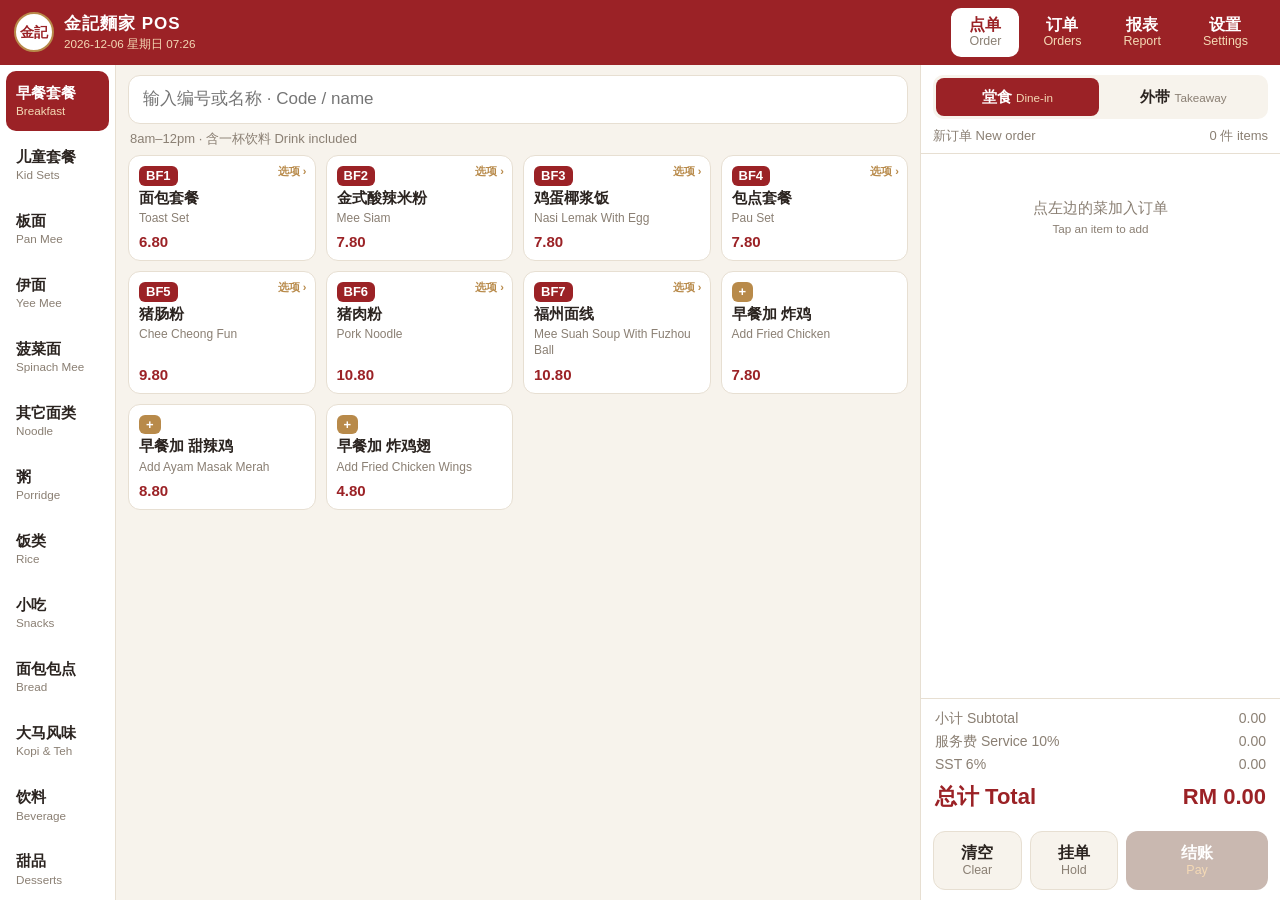
==== index.html @ d1346db7 "Kim Kee offline POS: first version Menu from the 2026 menu and breakfast set PDFs, order taking with" ====
<!doctype html>
<html lang="zh">
<head>
<meta charset="utf-8">
<meta name="viewport" content="width=device-width, initial-scale=1, maximum-scale=1, user-scalable=no, viewport-fit=cover">
<meta name="apple-mobile-web-app-capable" content="yes">
<meta name="mobile-web-app-capable" content="yes">
<meta name="apple-mobile-web-app-status-bar-style" content="default">
<meta name="apple-mobile-web-app-title" content="金記 POS">
<meta name="theme-color" content="#9b2226">
<link rel="manifest" href="manifest.json">
<link rel="apple-touch-icon" href="icon-512.png">
<link rel="icon" href="icon-192.png">
<title>金記 POS</title>
<link rel="stylesheet" href="styles.css">
</head>
<body>
<div id="app">
  <header class="topbar">
    <div class="brand">
      <span class="logo">金記</span>
      <div><b>金記麵家 POS</b><small id="clock"></small></div>
    </div>
    <nav class="tabs" id="tabs">
      <button data-view="order" class="active">点单<small>Order</small></button>
      <button data-view="orders">订单<small>Orders</small><span class="badge hidden" id="openBadge"></span></button>
      <button data-view="report">报表<small>Report</small></button>
      <button data-view="settings">设置<small>Settings</small></button>
    </nav>
  </header>

  <main>
    <section id="view-order" class="view active">
      <div class="cat-list" id="catList"></div>
      <div class="menu-main">
        <form class="search" id="searchForm" autocomplete="off">
          <input id="search" type="text" enterkeyhint="go" placeholder="输入编号或名称 · Code / name" autocomplete="off" autocorrect="off" autocapitalize="characters" spellcheck="false">
          <button type="button" id="searchClear" class="hidden" aria-label="Clear">×</button>
        </form>
        <div class="cat-note" id="catNote"></div>
        <div class="item-grid" id="itemGrid"></div>
      </div>
      <aside class="cart">
        <div class="cart-head">
          <div class="seg" id="modeSeg">
            <button data-mode="dine">堂食 <small>Dine-in</small></button>
            <button data-mode="take">外带 <small>Takeaway</small></button>
          </div>
          <div class="cart-meta" id="cartMeta"></div>
        </div>
        <div class="cart-lines" id="cartLines"></div>
        <div class="cart-totals" id="cartTotals"></div>
        <div class="cart-actions">
          <button class="btn ghost" id="btnClear">清空<small>Clear</small></button>
          <button class="btn ghost" id="btnHold">挂单<small>Hold</small></button>
          <button class="btn primary" id="btnPay">结账<small>Pay</small></button>
        </div>
      </aside>
    </section>

    <section id="view-orders" class="view">
      <div class="page">
        <div class="page-head">
          <h2>订单 <small>Orders</small></h2>
          <input type="date" id="ordersDate">
          <div class="seg small" id="ordersFilter">
            <button data-f="all" class="active">全部 All</button>
            <button data-f="open">未付 Unpaid</button>
            <button data-f="paid">已付 Paid</button>
            <button data-f="void">作废 Void</button>
          </div>
        </div>
        <div id="ordersList" class="order-list"></div>
      </div>
    </section>

    <section id="view-report" class="view">
      <div class="page">
        <div class="page-head">
          <h2>日结报表 <small>Daily Report</small></h2>
          <input type="date" id="reportDate">
          <div class="spacer"></div>
          <button class="btn ghost" id="btnPrintReport">打印 Print</button>
          <button class="btn ghost" id="btnExportCsv">导出 CSV</button>
        </div>
        <div id="reportBody"></div>
      </div>
    </section>

    <section id="view-settings" class="view">
      <div class="page" id="settingsBody"></div>
    </section>
  </main>
</div>

<div id="modal" class="modal hidden"><div class="sheet" id="sheet"></div></div>
<div id="toast" class="toast"></div>
<div id="printArea"></div>
<input type="file" id="restoreFile" accept="application/json,.json" hidden>

<script src="menu.js"></script>
<script src="app.js"></script>
</body>
</html>
---- styles.css ----
:root {
  --red: #9b2226;
  --red-dark: #7a1a1d;
  --red-soft: #f6e3e1;
  --gold: #b88a4a;
  --gold-soft: #f3ead9;
  --bg: #f7f3ec;
  --panel: #ffffff;
  --line: #e7dfd2;
  --text: #2b2420;
  --muted: #8a7f73;
  --green: #2f7d4f;
  --radius: 12px;
  --cart-w: 360px;
  --cat-w: 116px;
}

* { box-sizing: border-box; -webkit-tap-highlight-color: transparent; }
html, body { height: 100%; margin: 0; }
body {
  background: var(--bg);
  color: var(--text);
  font: 15px/1.35 -apple-system, "PingFang SC", "Hiragino Sans GB", "Helvetica Neue", Arial, sans-serif;
  -webkit-user-select: none; user-select: none;
  touch-action: manipulation;
  overflow: hidden;
}
input, textarea, select { -webkit-user-select: text; user-select: text; font: inherit; color: inherit; }
button { font: inherit; color: inherit; cursor: pointer; border: 0; background: none; padding: 0; }
small { font-size: 0.78em; color: var(--muted); font-weight: 400; }
.hidden { display: none !important; }

#app { height: 100vh; height: 100dvh; display: flex; flex-direction: column;
  padding: env(safe-area-inset-top) env(safe-area-inset-right) 0 env(safe-area-inset-left); }

/* Top bar */
.topbar { display: flex; align-items: center; gap: 16px; padding: 8px 14px; background: var(--red); color: #fff; flex: none; }
.brand { display: flex; align-items: center; gap: 10px; }
.brand b { display: block; font-size: 17px; letter-spacing: 1px; }
.brand small { color: #f4d9b5; display: block; }
.logo { width: 40px; height: 40px; border-radius: 50%; background: #fff; color: var(--red); display: grid; place-items: center;
  font-weight: 700; font-size: 14px; border: 2px solid var(--gold); }
.tabs { margin-left: auto; display: flex; gap: 6px; }
.tabs button { position: relative; padding: 8px 18px; border-radius: 10px; color: #fff; font-size: 16px; font-weight: 600; display: flex; flex-direction: column; align-items: center; line-height: 1.15; }
.tabs button small { color: #f4d9b5; }
.tabs button.active { background: #fff; color: var(--red); }
.tabs button.active small { color: var(--muted); }
.badge { position: absolute; top: 2px; right: 4px; background: var(--gold); color: #fff; border-radius: 10px; font-size: 12px; padding: 0 6px; min-width: 18px; }

main { flex: 1; min-height: 0; }
.view { display: none; height: 100%; }
.view.active { display: grid; }

/* Order view */
#view-order { grid-template-columns: var(--cat-w) 1fr var(--cart-w); }
.cat-list { overflow-y: auto; background: var(--panel); border-right: 1px solid var(--line); padding: 6px; }
.cat-list button { display: block; width: 100%; text-align: left; padding: 12px 10px; border-radius: 10px; font-weight: 600; font-size: 15px; margin-bottom: 4px; }
.cat-list button small { display: block; }
.cat-list button.active { background: var(--red); color: #fff; }
.cat-list button.active small { color: #f4d9b5; }

.menu-main { display: flex; flex-direction: column; min-width: 0; min-height: 0; }
.search { position: relative; padding: 10px 12px 6px; }
.search input { width: 100%; padding: 12px 44px 12px 14px; border: 1.5px solid var(--line); border-radius: 12px; background: var(--panel); font-size: 17px; outline: none; -webkit-appearance: none; }
.search input:focus { border-color: var(--gold); }
.search button { position: absolute; right: 20px; top: 16px; width: 32px; height: 32px; border-radius: 50%; background: var(--line); font-size: 20px; line-height: 1; }
.cat-note { padding: 0 14px 4px; color: var(--muted); font-size: 13px; min-height: 4px; }
.item-grid { flex: 1; overflow-y: auto; padding: 4px 12px 16px; display: grid; grid-template-columns: repeat(auto-fill, minmax(150px, 1fr)); gap: 10px; align-content: start; }
.item { position: relative; background: var(--panel); border: 1px solid var(--line); border-radius: var(--radius); padding: 10px 10px 8px; text-align: left; min-height: 104px; display: flex; flex-direction: column; gap: 2px; transition: transform .06s; }
.item:active { transform: scale(.97); background: var(--gold-soft); }
.item .code { align-self: flex-start; background: var(--red); color: #fff; font-weight: 700; font-size: 13px; padding: 1px 7px; border-radius: 6px; }
.item .code.none { background: var(--gold); }
.item .zh { font-weight: 600; font-size: 15px; }
.item .en { font-size: 12px; color: var(--muted); }
.item .foot { margin-top: auto; display: flex; justify-content: space-between; align-items: baseline; padding-top: 4px; }
.item .price { font-weight: 700; color: var(--red); }
.item .tag { font-size: 11px; color: var(--muted); }
.item .more { position: absolute; top: 8px; right: 8px; font-size: 11px; color: var(--gold); font-weight: 700; }
.item.off { opacity: .45; }
.item.off::after { content: '停售 Sold out'; position: absolute; inset: auto 8px 8px auto; background: var(--text); color: #fff; font-size: 11px; padding: 1px 6px; border-radius: 6px; }
.empty { grid-column: 1/-1; text-align: center; color: var(--muted); padding: 40px 0; }

/* Cart */
.cart { background: var(--panel); border-left: 1px solid var(--line); display: flex; flex-direction: column; min-height: 0; }
.cart-head { padding: 10px 12px 8px; border-bottom: 1px solid var(--line); }
.seg { display: flex; background: var(--bg); border-radius: 10px; padding: 3px; gap: 3px; }
.seg button { flex: 1; padding: 9px 6px; border-radius: 8px; font-weight: 600; }
.seg button.active { background: var(--red); color: #fff; }
.seg button.active small { color: #f4d9b5; }
.seg.small button { padding: 7px 12px; flex: none; font-size: 14px; }
.cart-meta { display: flex; justify-content: space-between; margin-top: 8px; font-size: 13px; color: var(--muted); }
.cart-meta b { color: var(--text); }
.cart-lines { flex: 1; overflow-y: auto; padding: 4px 0; }
.cart-empty { color: var(--muted); text-align: center; padding: 40px 20px; }
.line { display: flex; gap: 8px; padding: 9px 12px; border-bottom: 1px dashed var(--line); align-items: flex-start; }
.line .info { flex: 1; min-width: 0; }
.line .name { font-weight: 600; }
.line .name .c { color: var(--red); margin-right: 4px; }
.line .opts { font-size: 12px; color: var(--muted); }
.line .note { font-size: 12px; color: var(--gold); }
.line .amt { font-weight: 600; white-space: nowrap; }
.qty { display: flex; align-items: center; gap: 2px; margin-top: 4px; }
.qty button { width: 32px; height: 30px; border-radius: 8px; background: var(--bg); font-size: 18px; font-weight: 700; }
.qty span { min-width: 26px; text-align: center; font-weight: 700; }
.cart-totals { border-top: 1px solid var(--line); padding: 8px 14px; font-size: 14px; }
.row { display: flex; justify-content: space-between; padding: 2px 0; }
.row.muted { color: var(--muted); }
.row.total { font-size: 22px; font-weight: 800; color: var(--red); padding-top: 6px; }
.cart-actions { display: grid; grid-template-columns: 1fr 1fr 1.6fr; gap: 8px; padding: 10px 12px calc(10px + env(safe-area-inset-bottom)); }

/* Buttons */
.btn { padding: 12px 14px; border-radius: 12px; font-weight: 700; font-size: 16px; display: inline-flex; flex-direction: column; align-items: center; justify-content: center; line-height: 1.15; }
.btn small { font-weight: 500; }
.btn.primary { background: var(--red); color: #fff; }
.btn.primary small { color: #f4d9b5; }
.btn.primary:disabled { background: #c9b8b0; }
.btn.ghost { background: var(--bg); border: 1px solid var(--line); }
.btn.gold { background: var(--gold); color: #fff; }
.btn.danger { background: #fff; color: var(--red); border: 1.5px solid var(--red); }
.btn:active { filter: brightness(.92); }

/* Modal sheet */
.modal { position: fixed; inset: 0; background: rgba(30, 20, 15, .45); display: grid; place-items: center; z-index: 50; padding: 20px; }
.sheet { background: var(--panel); border-radius: 18px; width: min(640px, 100%); max-height: calc(100dvh - 40px); display: flex; flex-direction: column; overflow: hidden; box-shadow: 0 20px 60px rgba(0,0,0,.25); }
.sheet.wide { width: min(820px, 100%); }
.sheet-head { padding: 16px 20px 10px; border-bottom: 1px solid var(--line); }
.sheet-head h3 { margin: 0; font-size: 20px; }
.sheet-head .sub { color: var(--muted); font-size: 14px; }
.sheet-body { padding: 12px 20px; overflow-y: auto; flex: 1; }
.sheet-foot { padding: 12px 20px calc(12px + env(safe-area-inset-bottom)); border-top: 1px solid var(--line); display: flex; gap: 10px; align-items: center; }
.sheet-foot .spacer { flex: 1; }
.group { margin-bottom: 14px; }
.group-title { font-weight: 700; margin-bottom: 6px; }
.group-title .req { color: var(--red); font-size: 12px; margin-left: 6px; }
.chips { display: flex; flex-wrap: wrap; gap: 8px; }
.chip { padding: 10px 14px; border-radius: 10px; border: 1.5px solid var(--line); background: var(--panel); font-weight: 600; text-align: left; line-height: 1.2; }
.chip small { display: block; }
.chip .delta { color: var(--red); font-size: 12px; margin-left: 4px; }
.chip.on { border-color: var(--red); background: var(--red-soft); color: var(--red-dark); }
.chip.small { padding: 7px 10px; font-size: 13px; font-weight: 500; }
.field { display: block; margin-bottom: 12px; }
.field > span { display: block; font-weight: 600; margin-bottom: 4px; }
.field input, .field textarea, .field select { width: 100%; padding: 10px 12px; border: 1.5px solid var(--line); border-radius: 10px; background: #fff; outline: none; font-size: 16px; }
.field input:focus, .field textarea:focus { border-color: var(--gold); }
.stepper { display: flex; align-items: center; gap: 4px; }
.stepper button { width: 44px; height: 44px; border-radius: 10px; background: var(--bg); font-size: 22px; font-weight: 700; }
.stepper span { min-width: 40px; text-align: center; font-size: 20px; font-weight: 800; }

/* Pay sheet */
.pay-total { text-align: center; padding: 6px 0 12px; }
.pay-total .big { font-size: 40px; font-weight: 800; color: var(--red); }
.methods { display: grid; grid-template-columns: repeat(3, 1fr); gap: 8px; margin-bottom: 14px; }
.methods .chip { text-align: center; padding: 14px 8px; font-size: 16px; }
.cash-box { background: var(--bg); border-radius: 12px; padding: 12px; }
.cash-box input { font-size: 26px; font-weight: 700; text-align: right; }
.quick { display: grid; grid-template-columns: repeat(5, 1fr); gap: 8px; margin-top: 8px; }
.quick button { padding: 12px 0; border-radius: 10px; background: #fff; border: 1px solid var(--line); font-weight: 700; }
.change { display: flex; justify-content: space-between; align-items: baseline; margin-top: 10px; font-size: 18px; font-weight: 700; }
.change b { font-size: 28px; color: var(--green); }
.change.short b { color: var(--red); }
.done { text-align: center; padding: 20px 0; }
.done .tick { width: 72px; height: 72px; border-radius: 50%; background: var(--green); color: #fff; font-size: 42px; display: grid; place-items: center; margin: 0 auto 10px; }
.done .no { font-size: 30px; font-weight: 800; }

/* Pages (orders / report / settings) */
.page { overflow-y: auto; padding: 16px 20px 40px; height: 100%; }
.page-head { display: flex; align-items: center; gap: 12px; flex-wrap: wrap; margin-bottom: 14px; }
.page-head h2 { margin: 0 8px 0 0; font-size: 22px; }
.page-head input[type=date] { padding: 8px 10px; border: 1.5px solid var(--line); border-radius: 10px; background: #fff; font-size: 16px; }
.page-head .spacer { flex: 1; }
.order-list { display: flex; flex-direction: column; gap: 8px; }
.order-row { display: grid; grid-template-columns: 70px 70px 1fr auto auto; gap: 12px; align-items: center; background: var(--panel); border: 1px solid var(--line); border-radius: 12px; padding: 12px 14px; text-align: left; }
.order-row .no { font-weight: 800; font-size: 18px; color: var(--red); }
.order-row .sum { color: var(--muted); font-size: 13px; overflow: hidden; text-overflow: ellipsis; white-space: nowrap; }
.order-row .amt { font-weight: 700; font-size: 17px; }
.pill { display: inline-block; padding: 2px 8px; border-radius: 20px; font-size: 12px; font-weight: 700; background: var(--bg); }
.pill.open { background: #fff1d6; color: #9a6400; }
.pill.paid { background: #e3f2e8; color: var(--green); }
.pill.void { background: #eee; color: #888; text-decoration: line-through; }

.cards { display: grid; grid-template-columns: repeat(auto-fit, minmax(170px, 1fr)); gap: 10px; margin-bottom: 16px; }
.card { background: var(--panel); border: 1px solid var(--line); border-radius: 12px; padding: 12px 14px; }
.card .k { color: var(--muted); font-size: 13px; }
.card .v { font-size: 24px; font-weight: 800; }
.card.hl .v { color: var(--red); }
.panel { background: var(--panel); border: 1px solid var(--line); border-radius: 12px; padding: 12px 14px; margin-bottom: 14px; }
.panel h3 { margin: 0 0 8px; font-size: 16px; }
.cols { display: grid; grid-template-columns: 1fr 1fr; gap: 14px; }
table { width: 100%; border-collapse: collapse; font-size: 14px; }
th, td { padding: 6px 4px; border-bottom: 1px solid var(--line); text-align: left; }
th { color: var(--muted); font-weight: 600; }
td.r, th.r { text-align: right; }
.warn { background: #fff1d6; color: #7a5000; border-radius: 10px; padding: 10px 12px; margin-bottom: 12px; }

.settings-grid { display: grid; grid-template-columns: repeat(auto-fit, minmax(220px, 1fr)); gap: 0 14px; }
.toggle { display: flex; align-items: center; gap: 10px; padding: 8px 0; }
.toggle input { width: 22px; height: 22px; accent-color: var(--red); }
.menu-admin { width: 100%; }
.menu-admin td { vertical-align: middle; }
.menu-admin input[type=number] { width: 90px; padding: 6px 8px; border: 1.5px solid var(--line); border-radius: 8px; text-align: right; }
.menu-admin input[type=checkbox] { width: 22px; height: 22px; accent-color: var(--red); }
.menu-admin .cat-row td { background: var(--gold-soft); font-weight: 700; }

.toast { position: fixed; left: 50%; bottom: 30px; transform: translateX(-50%) translateY(20px); background: var(--text); color: #fff; padding: 10px 18px; border-radius: 10px; opacity: 0; pointer-events: none; transition: all .2s; z-index: 80; }
.toast.show { opacity: 1; transform: translateX(-50%) translateY(0); }

#printArea { display: none; }

/* Receipt (also used as the on-screen preview in order details) */
.rc .r { display: flex; justify-content: space-between; gap: 6px; }
.rc .c { text-align: center; }
.rc .s { font-size: 0.85em; padding-left: 12px; color: #555; }
.rc .t { font-size: 1.2em; font-weight: 800; }
.rc hr { border: 0; border-top: 1px dashed #999; margin: 8px 0; }
.rc h1 { font-size: 18px; text-align: center; margin: 0; }
.rc.preview { max-width: 380px; margin: 0 auto; }

/* iPad portrait and smaller */
@media (max-width: 960px) {
  :root { --cart-w: 310px; --cat-w: 96px; }
  .item-grid { grid-template-columns: repeat(auto-fill, minmax(130px, 1fr)); }
  .tabs button { padding: 6px 12px; }
  .brand b { font-size: 15px; }
  .cols { grid-template-columns: 1fr; }
}

@media print {
  @page { size: 80mm auto; margin: 4mm; }
  body { background: #fff; overflow: visible; font-size: 12px; }
  #app, .modal, .toast { display: none !important; }
  #printArea { display: block; width: 72mm; color: #000; }
  .rc { font-family: -apple-system, "PingFang SC", sans-serif; }
  .rc h1 { font-size: 16px; }
  .rc hr { border-top-color: #000; margin: 6px 0; }
  .rc .s { font-size: 10px; color: #000; }
  .rc .t { font-size: 15px; }
}
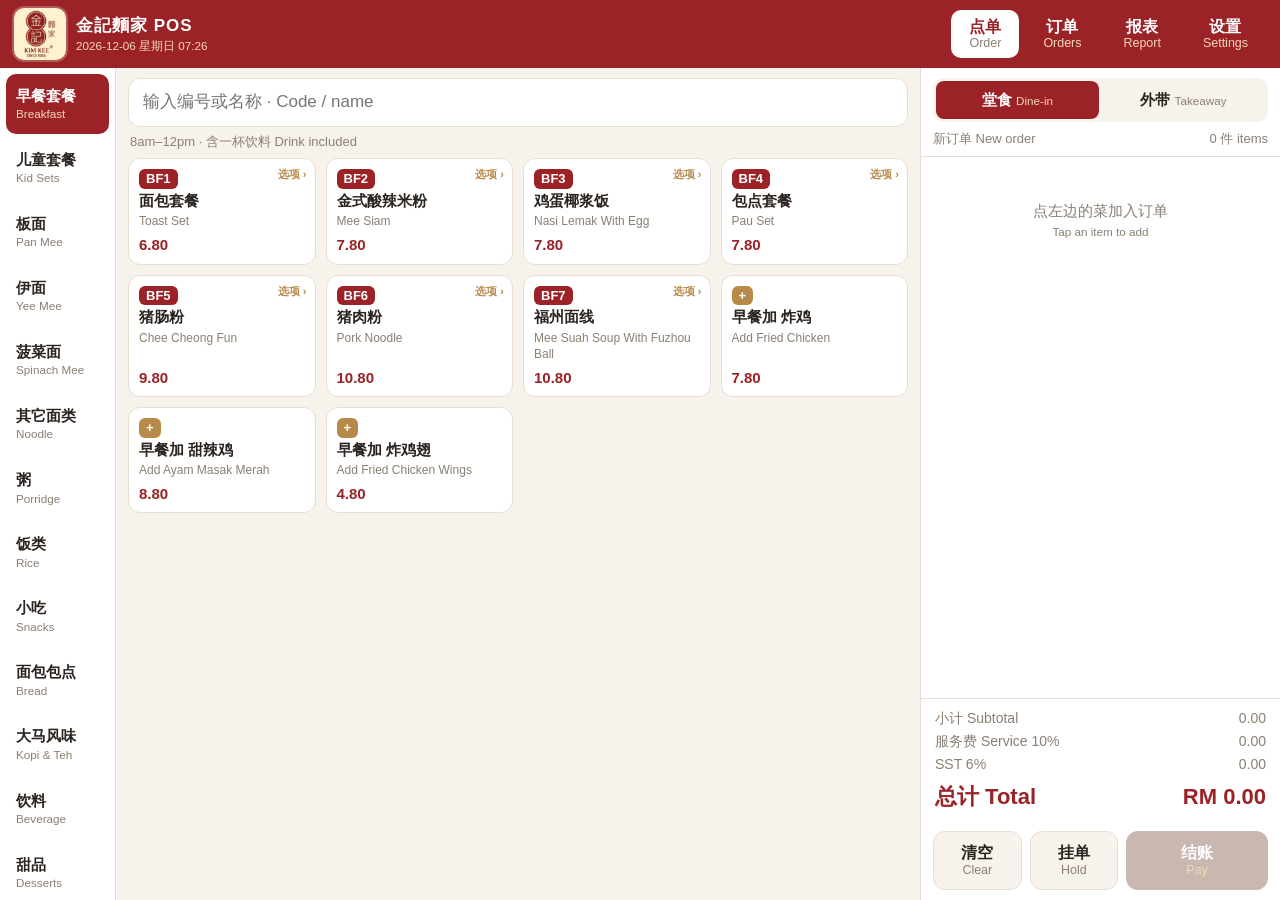
==== commit eb392d4c: "Use the Kim Kee logo for the header and app icons Co-Authored-By: Claude Opus 5.5 <noreply@anthropic" ====
--- a/index.html
+++ b/index.html
@@ -9,7 +9,7 @@
 <meta name="apple-mobile-web-app-title" content="金記 POS">
 <meta name="theme-color" content="#9b2226">
 <link rel="manifest" href="manifest.json">
-<link rel="apple-touch-icon" href="icon-512.png">
+<link rel="apple-touch-icon" href="apple-touch-icon.png">
 <link rel="icon" href="icon-192.png">
 <title>金記 POS</title>
 <link rel="stylesheet" href="styles.css">
@@ -18,7 +18,7 @@
 <div id="app">
   <header class="topbar">
     <div class="brand">
-      <span class="logo">金記</span>
+      <img class="logo" src="logo.png" alt="金記麵家 Kim Kee">
       <div><b>金記麵家 POS</b><small id="clock"></small></div>
     </div>
     <nav class="tabs" id="tabs">
--- a/styles.css
+++ b/styles.css
@@ -38,8 +38,7 @@
 .brand { display: flex; align-items: center; gap: 10px; }
 .brand b { display: block; font-size: 17px; letter-spacing: 1px; }
 .brand small { color: #f4d9b5; display: block; }
-.logo { width: 40px; height: 40px; border-radius: 50%; background: #fff; color: var(--red); display: grid; place-items: center;
-  font-weight: 700; font-size: 14px; border: 2px solid var(--gold); }
+.logo { width: 52px; height: 52px; border-radius: 10px; display: block; box-shadow: 0 0 0 2px rgba(255, 255, 255, .25); }
 .tabs { margin-left: auto; display: flex; gap: 6px; }
 .tabs button { position: relative; padding: 8px 18px; border-radius: 10px; color: #fff; font-size: 16px; font-weight: 600; display: flex; flex-direction: column; align-items: center; line-height: 1.15; }
 .tabs button small { color: #f4d9b5; }
@@ -99,6 +98,8 @@
 .line .opts { font-size: 12px; color: var(--muted); }
 .line .note { font-size: 12px; color: var(--gold); }
 .line .amt { font-weight: 600; white-space: nowrap; }
+.line .pack { display: inline-block; margin-top: 3px; font-size: 12px; font-weight: 700; padding: 1px 8px; border-radius: 6px; background: var(--gold); color: #fff; }
+.line .pack.takeFree { background: var(--gold-soft); color: var(--gold); }
 .qty { display: flex; align-items: center; gap: 2px; margin-top: 4px; }
 .qty button { width: 32px; height: 30px; border-radius: 8px; background: var(--bg); font-size: 18px; font-weight: 700; }
 .qty span { min-width: 26px; text-align: center; font-weight: 700; }
@@ -127,7 +128,8 @@
 .sheet-head h3 { margin: 0; font-size: 20px; }
 .sheet-head .sub { color: var(--muted); font-size: 14px; }
 .sheet-body { padding: 12px 20px; overflow-y: auto; flex: 1; }
-.sheet-foot { padding: 12px 20px calc(12px + env(safe-area-inset-bottom)); border-top: 1px solid var(--line); display: flex; gap: 10px; align-items: center; }
+.sheet-foot { padding: 12px 20px calc(12px + env(safe-area-inset-bottom)); border-top: 1px solid var(--line); display: flex; flex-wrap: wrap; gap: 10px; align-items: center; }
+.sheet-foot .btn { white-space: nowrap; }
 .sheet-foot .spacer { flex: 1; }
 .group { margin-bottom: 14px; }
 .group-title { font-weight: 700; margin-bottom: 6px; }
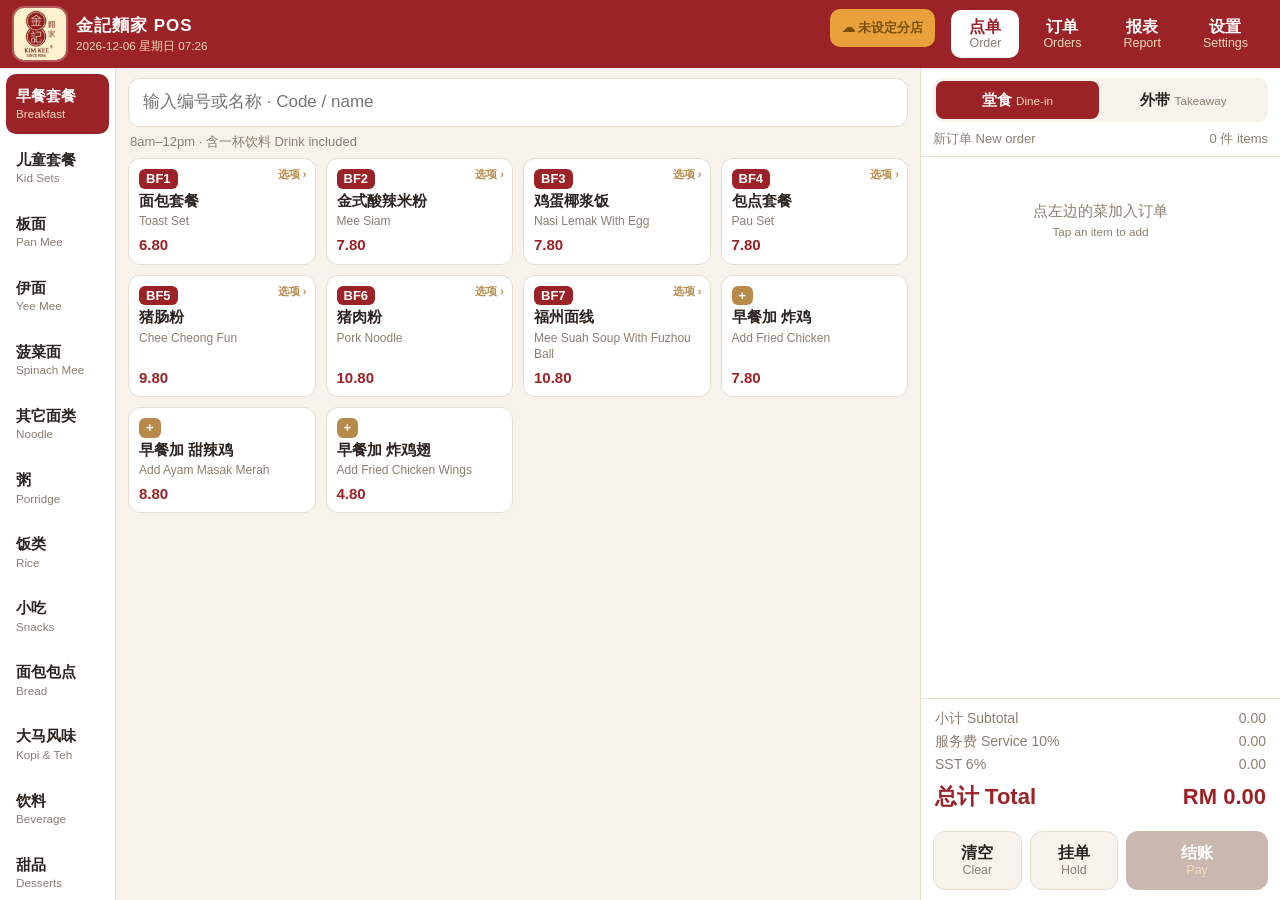
==== commit f4b671b0: "Upload orders to Supabase and add owner dashboard Each iPad is linked to an outlet with a device key" ====
--- a/index.html
+++ b/index.html
@@ -19,8 +19,9 @@
   <header class="topbar">
     <div class="brand">
       <img class="logo" src="logo.png" alt="金記麵家 Kim Kee">
-      <div><b>金記麵家 POS</b><small id="clock"></small></div>
+      <div><b>金記麵家 POS <span id="outletName"></span></b><small id="clock"></small></div>
     </div>
+    <button class="sync-pill" id="syncPill"></button>
     <nav class="tabs" id="tabs">
       <button data-view="order" class="active">点单<small>Order</small></button>
       <button data-view="orders">订单<small>Orders</small><span class="badge hidden" id="openBadge"></span></button>
@@ -98,6 +99,7 @@
 <div id="printArea"></div>
 <input type="file" id="restoreFile" accept="application/json,.json" hidden>
 
+<script src="config.js"></script>
 <script src="menu.js"></script>
 <script src="app.js"></script>
 </body>
--- a/styles.css
+++ b/styles.css
@@ -39,7 +39,11 @@
 .brand b { display: block; font-size: 17px; letter-spacing: 1px; }
 .brand small { color: #f4d9b5; display: block; }
 .logo { width: 52px; height: 52px; border-radius: 10px; display: block; box-shadow: 0 0 0 2px rgba(255, 255, 255, .25); }
-.tabs { margin-left: auto; display: flex; gap: 6px; }
+.tabs { display: flex; gap: 6px; }
+.sync-pill { margin-left: auto; padding: 6px 12px; border-radius: 20px; font-size: 13px; font-weight: 600; color: #fff; background: rgba(255, 255, 255, .15); white-space: nowrap; }
+.sync-pill.warn { background: #e9a23b; }
+.sync-pill.bad { background: #fff; color: var(--red); }
+#outletName { font-weight: 500; color: #f4d9b5; }
 .tabs button { position: relative; padding: 8px 18px; border-radius: 10px; color: #fff; font-size: 16px; font-weight: 600; display: flex; flex-direction: column; align-items: center; line-height: 1.15; }
 .tabs button small { color: #f4d9b5; }
 .tabs button.active { background: #fff; color: var(--red); }
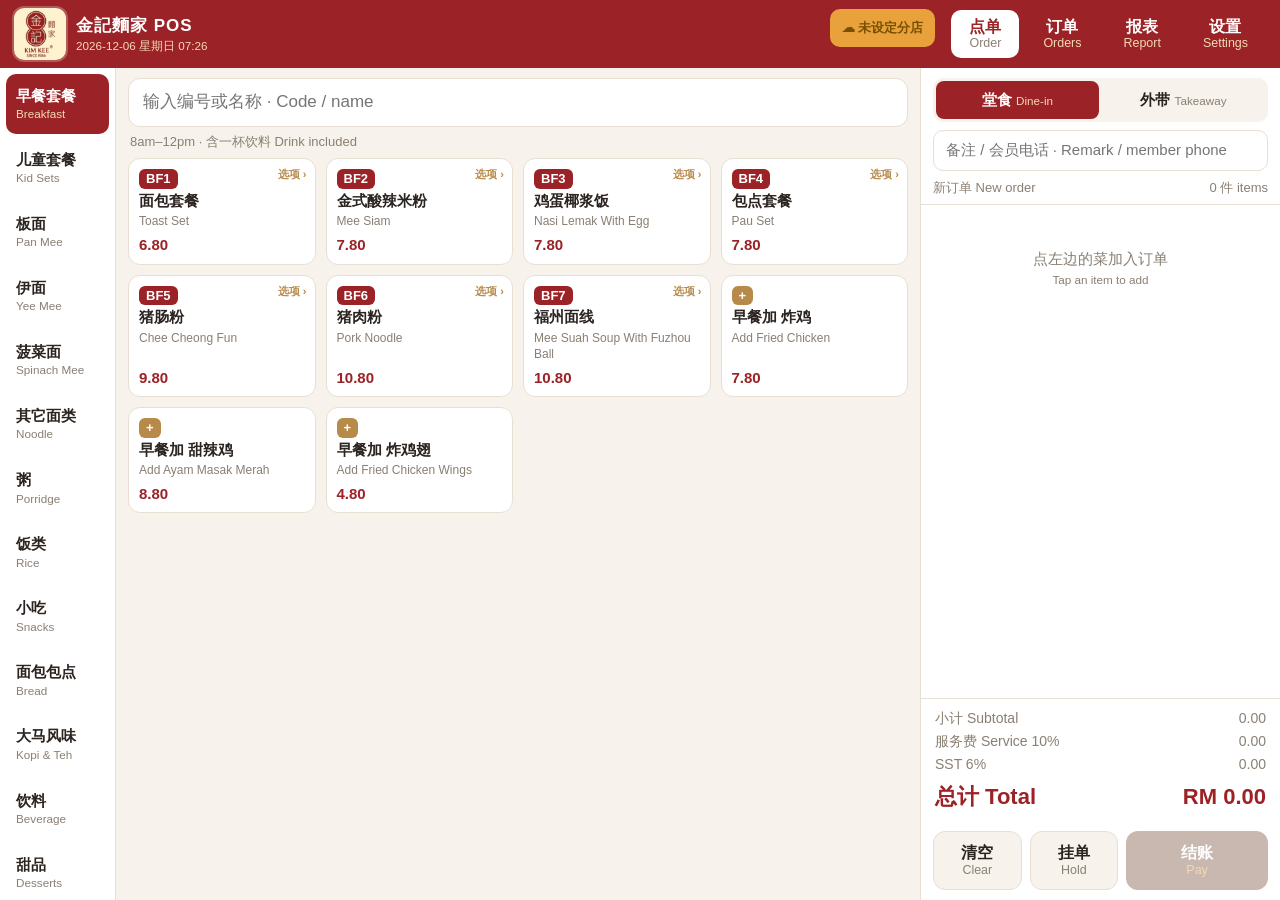
==== commit 3c9462b1: "Add order remark for member phone A remark field above the cart is saved with each order, shown on t" ====
--- a/index.html
+++ b/index.html
@@ -47,6 +47,7 @@
             <button data-mode="dine">堂食 <small>Dine-in</small></button>
             <button data-mode="take">外带 <small>Takeaway</small></button>
           </div>
+          <input class="remark-input" id="remarkInput" placeholder="备注 / 会员电话 · Remark / member phone" autocomplete="off" autocorrect="off" spellcheck="false">
           <div class="cart-meta" id="cartMeta"></div>
         </div>
         <div class="cart-lines" id="cartLines"></div>
@@ -64,6 +65,8 @@
         <div class="page-head">
           <h2>订单 <small>Orders</small></h2>
           <input type="date" id="ordersDate">
+          <input type="search" id="ordersSearch" class="remark-input" style="width:220px;margin:0" placeholder="搜电话 / 备注 · Search">
+
           <div class="seg small" id="ordersFilter">
             <button data-f="all" class="active">全部 All</button>
             <button data-f="open">未付 Unpaid</button>
--- a/styles.css
+++ b/styles.css
@@ -91,6 +91,9 @@
 .seg button.active { background: var(--red); color: #fff; }
 .seg button.active small { color: #f4d9b5; }
 .seg.small button { padding: 7px 12px; flex: none; font-size: 14px; }
+.remark-input { width: 100%; margin-top: 8px; padding: 9px 12px; border: 1.5px solid var(--line); border-radius: 10px; background: #fff; font-size: 15px; outline: none; }
+.remark-input:focus { border-color: var(--gold); }
+.remark { color: var(--red-dark); font-weight: 600; }
 .cart-meta { display: flex; justify-content: space-between; margin-top: 8px; font-size: 13px; color: var(--muted); }
 .cart-meta b { color: var(--text); }
 .cart-lines { flex: 1; overflow-y: auto; padding: 4px 0; }
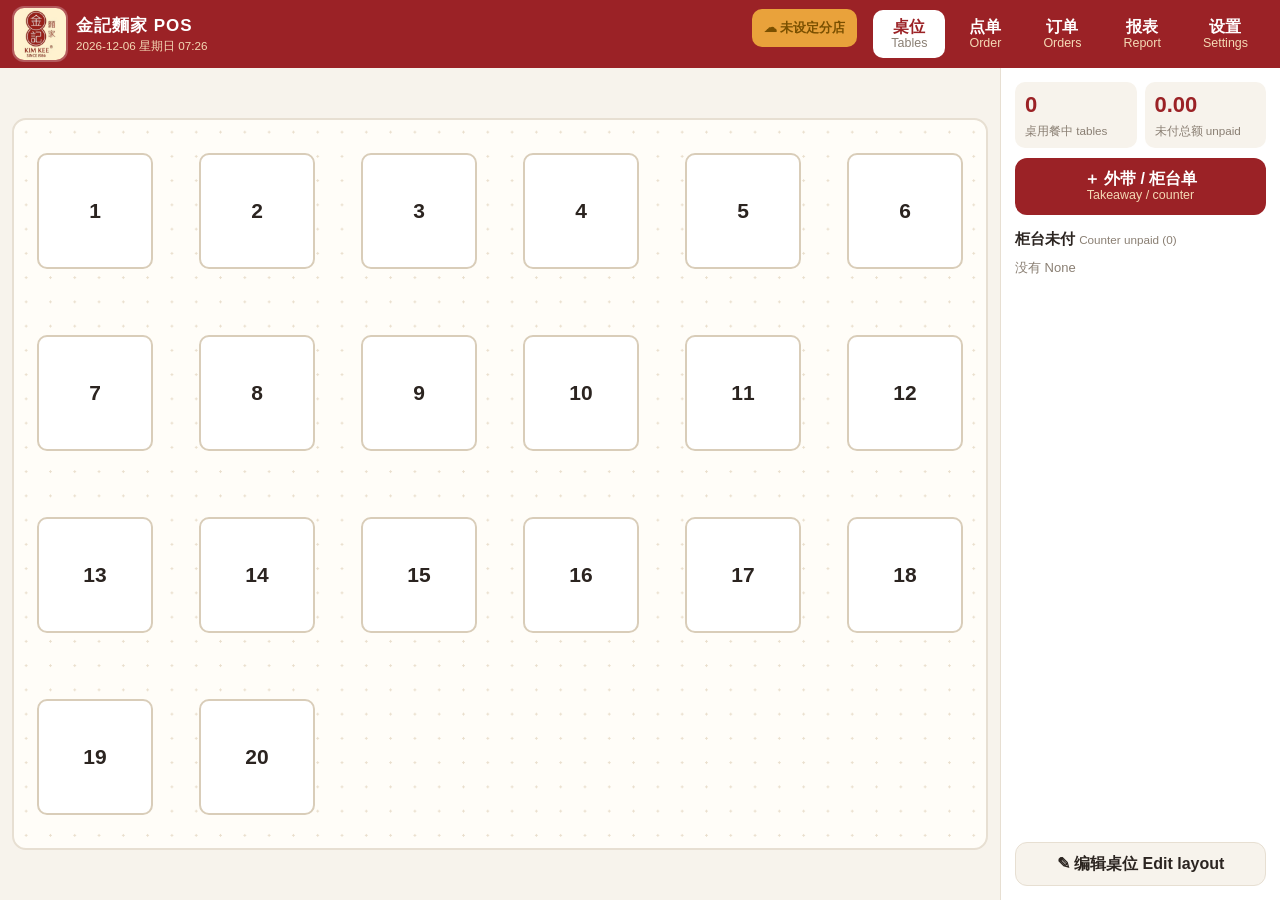
==== commit d2803a24: "Table plan with move, merge and split bill The home screen is now a floor plan of the outlet (32 tab" ====
--- a/index.html
+++ b/index.html
@@ -23,7 +23,8 @@
     </div>
     <button class="sync-pill" id="syncPill"></button>
     <nav class="tabs" id="tabs">
-      <button data-view="order" class="active">点单<small>Order</small></button>
+      <button data-view="tables" class="active">桌位<small>Tables</small></button>
+      <button data-view="order">点单<small>Order</small></button>
       <button data-view="orders">订单<small>Orders</small><span class="badge hidden" id="openBadge"></span></button>
       <button data-view="report">报表<small>Report</small></button>
       <button data-view="settings">设置<small>Settings</small></button>
@@ -31,7 +32,12 @@
   </header>
 
   <main>
-    <section id="view-order" class="view active">
+    <section id="view-tables" class="view active">
+      <div class="floor-wrap" id="floorWrap"><div class="floor" id="floor"></div></div>
+      <aside class="floor-side" id="floorSide"></aside>
+    </section>
+
+    <section id="view-order" class="view">
       <div class="cat-list" id="catList"></div>
       <div class="menu-main">
         <form class="search" id="searchForm" autocomplete="off">
@@ -104,6 +110,7 @@
 
 <script src="config.js"></script>
 <script src="menu.js"></script>
+<script src="tables.js"></script>
 <script src="app.js"></script>
 </body>
 </html>
--- a/styles.css
+++ b/styles.css
@@ -53,6 +53,45 @@
 main { flex: 1; min-height: 0; }
 .view { display: none; height: 100%; }
 .view.active { display: grid; }
+
+/* Tables view */
+#view-tables { grid-template-columns: 1fr 280px; }
+.floor-wrap { min-width: 0; min-height: 0; display: grid; place-items: center; padding: 12px; }
+.floor { position: relative; background: #fffdf8; border: 2px solid var(--line); border-radius: 14px; container-type: size; touch-action: none;
+  background-image: radial-gradient(circle, #eadfcd 1px, transparent 1px); background-size: 2.5% 3.333%; }
+.floor.editing { border-color: var(--gold); border-style: dashed; }
+.tbl { position: absolute; display: flex; flex-direction: column; align-items: center; justify-content: center; gap: 1px;
+  background: #fff; border: 2px solid #d9cdb9; border-radius: 10px; font-size: clamp(10px, 1.6cqw, 17px); line-height: 1.1; padding: 2px; overflow: hidden; }
+.tbl.round { border-radius: 50%; }
+.tbl b { font-size: 1.35em; }
+.tbl .t-amt { font-weight: 700; }
+.tbl .t-min { font-size: .85em; opacity: .85; }
+.tbl .t-n { position: absolute; top: 2px; right: 4px; font-size: .75em; background: #fff; color: var(--red); border-radius: 8px; padding: 0 4px; }
+.tbl.busy { background: var(--red); border-color: var(--red-dark); color: #fff; z-index: 2; }
+.tbl.late { background: #e9a23b; border-color: #b97910; color: #fff; }
+.tbl:active { filter: brightness(.92); }
+.editing .tbl, .editing .flabel { cursor: grab; box-shadow: 0 2px 8px rgba(0,0,0,.12); }
+.editing .tbl { border-style: dashed; }
+.flabel { position: absolute; display: grid; place-items: center; font-size: clamp(10px, 1.4cqw, 15px); color: var(--muted); font-weight: 700;
+  border: 1.5px dashed transparent; border-radius: 8px; }
+.editing .flabel { border-color: var(--gold); background: var(--gold-soft); }
+.floor-side { background: var(--panel); border-left: 1px solid var(--line); padding: 14px; display: flex; flex-direction: column; gap: 10px; overflow-y: auto; }
+.floor-side h3, .floor-side h4 { margin: 4px 0 0; }
+.floor-side .spacer { flex: 1; }
+.btn.wide { width: 100%; }
+.muted-s { color: var(--muted); font-size: 13px; margin: 0; }
+.floor-stats { display: grid; grid-template-columns: 1fr 1fr; gap: 8px; }
+.floor-stats div { background: var(--bg); border-radius: 10px; padding: 8px 10px; }
+.floor-stats b { display: block; font-size: 22px; color: var(--red); }
+.counter-list { display: flex; flex-direction: column; gap: 6px; }
+.counter-row { display: grid; grid-template-columns: auto 1fr auto; gap: 8px; align-items: center; text-align: left; padding: 9px 10px; border: 1px solid var(--line); border-radius: 10px; background: #fff; }
+.counter-row span { overflow: hidden; text-overflow: ellipsis; white-space: nowrap; color: var(--muted); font-size: 13px; }
+.counter-row em { font-style: normal; font-weight: 700; }
+.table-pick { display: grid; grid-template-columns: repeat(auto-fill, minmax(72px, 1fr)); gap: 8px; }
+.table-pick .chip { text-align: center; font-size: 18px; }
+.table-actions .btn { padding: 10px 12px; font-size: 15px; }
+.split-row { display: flex; justify-content: space-between; align-items: center; gap: 10px; padding: 8px 0; border-bottom: 1px dashed var(--line); }
+.table-tag { display: inline-block; background: var(--red); color: #fff; font-weight: 700; border-radius: 6px; padding: 0 7px; margin-right: 6px; }
 
 /* Order view */
 #view-order { grid-template-columns: var(--cat-w) 1fr var(--cart-w); }
@@ -231,6 +270,8 @@
   .tabs button { padding: 6px 12px; }
   .brand b { font-size: 15px; }
   .cols { grid-template-columns: 1fr; }
+  #view-tables { grid-template-columns: 1fr; grid-template-rows: 1fr auto; }
+  .floor-side { border-left: 0; border-top: 1px solid var(--line); max-height: 34vh; }
 }
 
 @media print {
